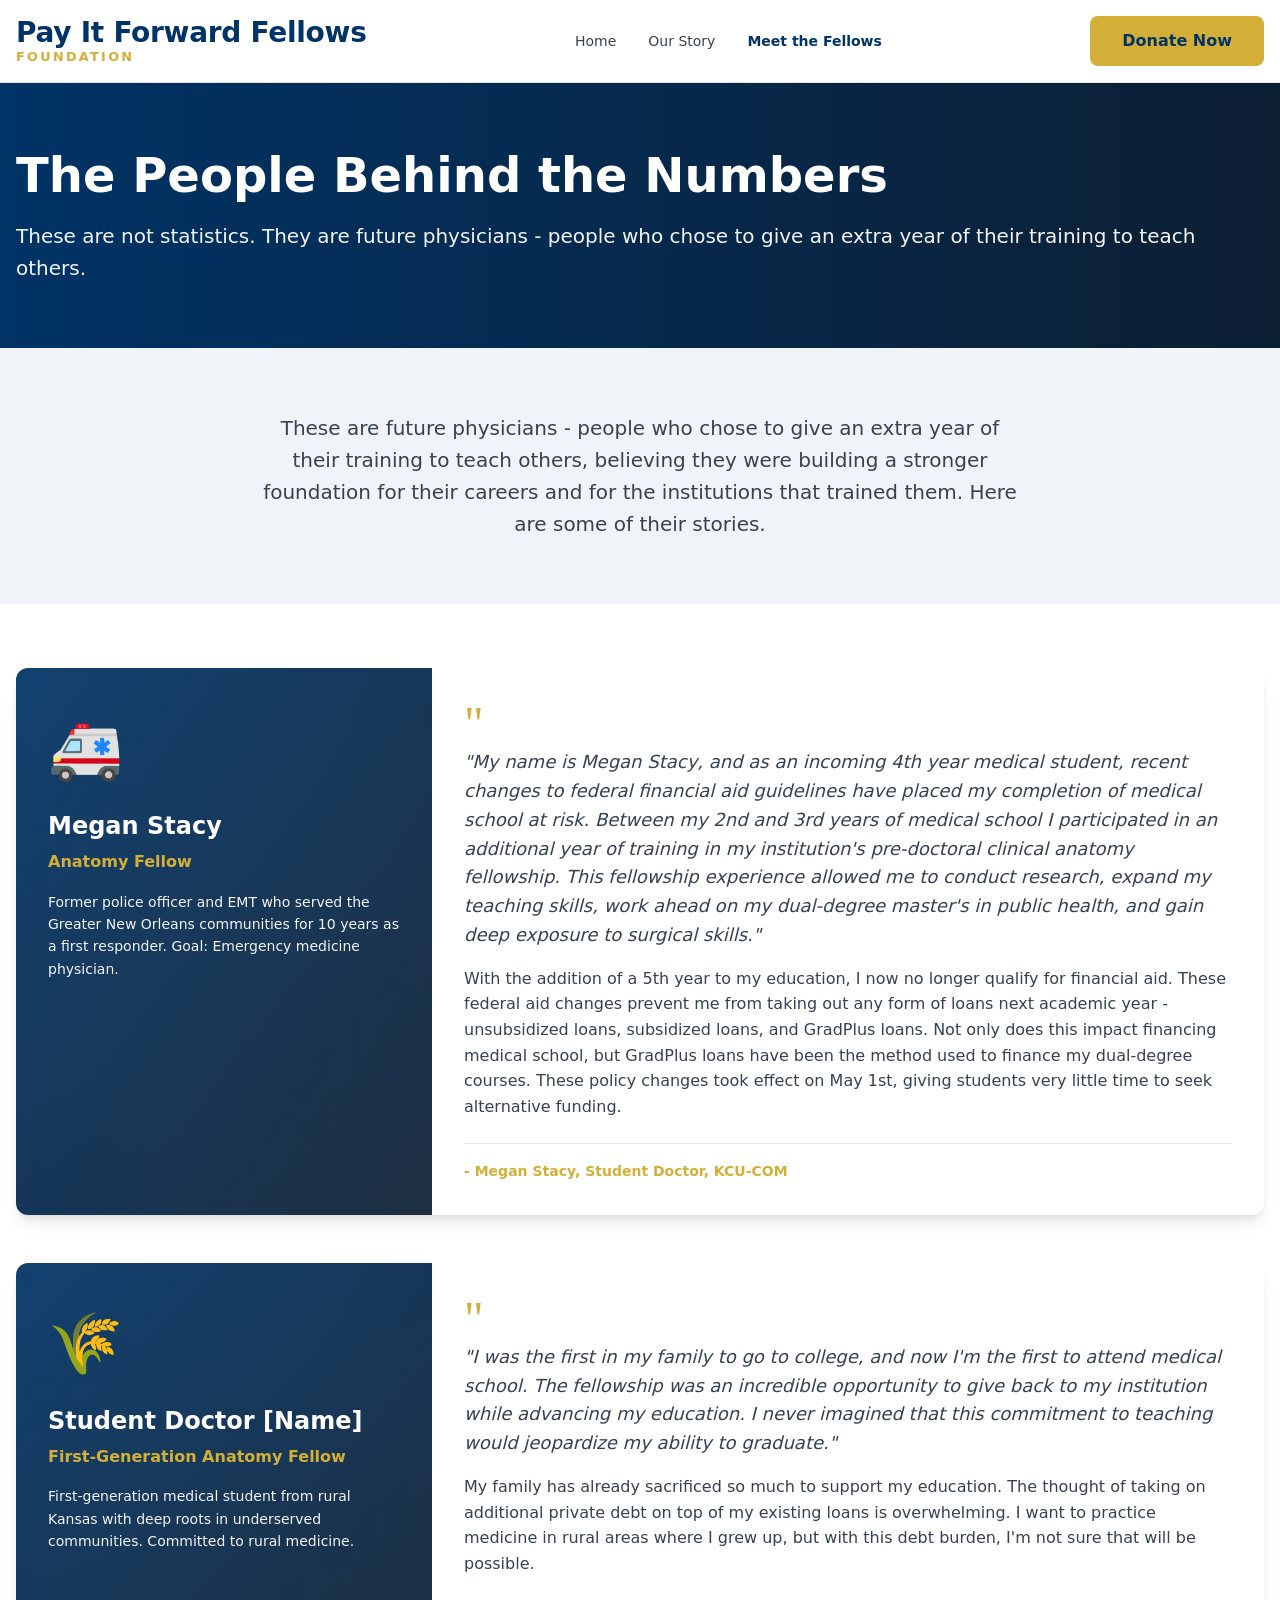
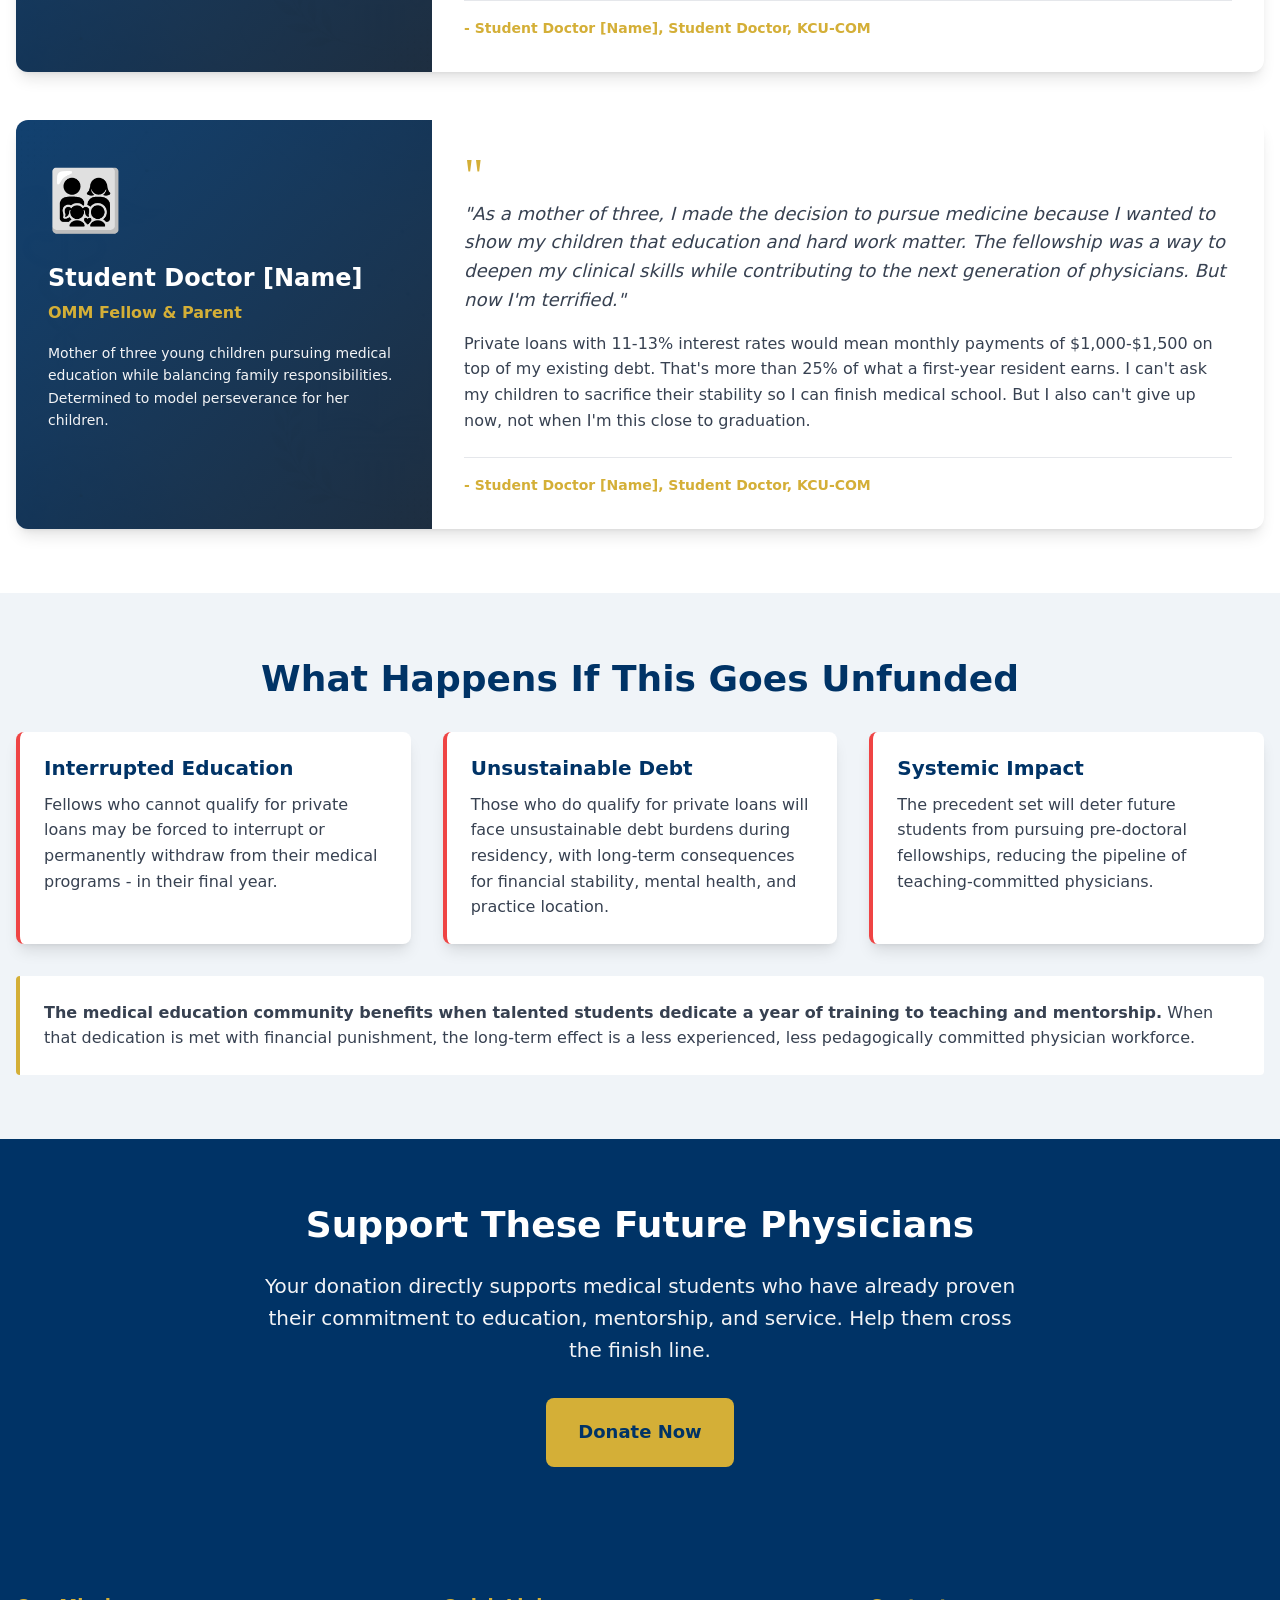
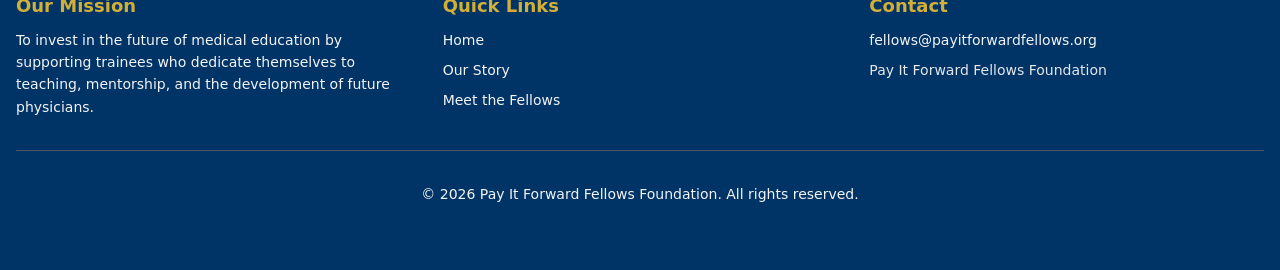
==== meet-fellows.html @ 17644991 "Initial commit: Pay It Forward Fellows static site Hand-written HTML/CSS/JS fundraising site for 15 " ====
<!doctype html>
<html lang="en">
<head>
  <meta charset="utf-8" />
  <meta name="viewport" content="width=device-width, initial-scale=1" />
  <title>Meet the Fellows — Pay It Forward Fellows</title>
  <meta name="description" content="The people behind the numbers. Meet the KCU pre-doctoral fellows whose final year of medical school is at risk." />
  <link rel="stylesheet" href="styles.css" />
</head>
<body>

  <!-- ===== Header ===== -->
  <header class="site-header">
    <div class="container">
      <a href="index.html" class="logo" aria-label="Pay It Forward Fellows Foundation — Home">
        <span class="logo-main">Pay It Forward Fellows</span>
        <span class="logo-sub">Foundation</span>
      </a>

      <nav class="main-nav" aria-label="Main">
        <a href="index.html">Home</a>
        <a href="our-story.html">Our Story</a>
        <a href="meet-fellows.html" aria-current="page">Meet the Fellows</a>
      </nav>

      <div class="header-cta">
        <a href="mailto:fellows@payitforwardfellows.org" class="btn btn-gold">Donate Now</a>
      </div>

      <button class="menu-toggle" aria-label="Toggle menu" aria-expanded="false" data-menu-toggle>☰</button>
    </div>

    <div class="mobile-menu" data-mobile-menu>
      <nav class="container" aria-label="Mobile">
        <a href="index.html">Home</a>
        <a href="our-story.html">Our Story</a>
        <a href="meet-fellows.html" aria-current="page">Meet the Fellows</a>
        <a href="mailto:fellows@payitforwardfellows.org" class="btn btn-gold">Donate Now</a>
      </nav>
    </div>
  </header>

  <main>
    <!-- ===== Page Hero ===== -->
    <section class="bg-navy-grad">
      <div class="container">
        <h1>The People Behind the Numbers</h1>
        <p class="lead" style="color: #f3f4f6;">
          These are not statistics. They are future physicians - people who chose to give an extra year of
          their training to teach others.
        </p>
      </div>
    </section>

    <!-- ===== Introduction ===== -->
    <section class="bg-soft">
      <div class="container">
        <div class="narrow text-center">
          <p class="lead">
            These are future physicians - people who chose to give an extra year of their training to teach
            others, believing they were building a stronger foundation for their careers and for the
            institutions that trained them. Here are some of their stories.
          </p>
        </div>
      </div>
    </section>

    <!-- ===== Testimonials ===== -->
    <section>
      <div class="container">
        <div class="fellows">

          <article class="card fellow-card">
            <div class="fellow-profile">
              <div>
                <div class="fellow-icon">🚑</div>
                <h3>Megan Stacy</h3>
                <p class="fellow-title">Anatomy Fellow</p>
                <p class="fellow-bio">Former police officer and EMT who served the Greater New Orleans communities for 10 years as a first responder. Goal: Emergency medicine physician.</p>
              </div>
            </div>
            <div class="fellow-story">
              <div class="quote-mark" aria-hidden="true">"</div>
              <p class="fellow-quote">"My name is Megan Stacy, and as an incoming 4th year medical student, recent changes to federal financial aid guidelines have placed my completion of medical school at risk. Between my 2nd and 3rd years of medical school I participated in an additional year of training in my institution's pre-doctoral clinical anatomy fellowship. This fellowship experience allowed me to conduct research, expand my teaching skills, work ahead on my dual-degree master's in public health, and gain deep exposure to surgical skills."</p>
              <p class="fellow-quote2">With the addition of a 5th year to my education, I now no longer qualify for financial aid. These federal aid changes prevent me from taking out any form of loans next academic year - unsubsidized loans, subsidized loans, and GradPlus loans. Not only does this impact financing medical school, but GradPlus loans have been the method used to finance my dual-degree courses. These policy changes took effect on May 1st, giving students very little time to seek alternative funding.</p>
              <p class="fellow-sig">- Megan Stacy, Student Doctor, KCU-COM</p>
            </div>
          </article>

          <article class="card fellow-card">
            <div class="fellow-profile">
              <div>
                <div class="fellow-icon">🌾</div>
                <h3>Student Doctor [Name]</h3>
                <p class="fellow-title">First-Generation Anatomy Fellow</p>
                <p class="fellow-bio">First-generation medical student from rural Kansas with deep roots in underserved communities. Committed to rural medicine.</p>
              </div>
            </div>
            <div class="fellow-story">
              <div class="quote-mark" aria-hidden="true">"</div>
              <p class="fellow-quote">"I was the first in my family to go to college, and now I'm the first to attend medical school. The fellowship was an incredible opportunity to give back to my institution while advancing my education. I never imagined that this commitment to teaching would jeopardize my ability to graduate."</p>
              <p class="fellow-quote2">My family has already sacrificed so much to support my education. The thought of taking on additional private debt on top of my existing loans is overwhelming. I want to practice medicine in rural areas where I grew up, but with this debt burden, I'm not sure that will be possible.</p>
              <p class="fellow-sig">- Student Doctor [Name], Student Doctor, KCU-COM</p>
            </div>
          </article>

          <article class="card fellow-card">
            <div class="fellow-profile">
              <div>
                <div class="fellow-icon">👨‍👩‍👧‍👦</div>
                <h3>Student Doctor [Name]</h3>
                <p class="fellow-title">OMM Fellow &amp; Parent</p>
                <p class="fellow-bio">Mother of three young children pursuing medical education while balancing family responsibilities. Determined to model perseverance for her children.</p>
              </div>
            </div>
            <div class="fellow-story">
              <div class="quote-mark" aria-hidden="true">"</div>
              <p class="fellow-quote">"As a mother of three, I made the decision to pursue medicine because I wanted to show my children that education and hard work matter. The fellowship was a way to deepen my clinical skills while contributing to the next generation of physicians. But now I'm terrified."</p>
              <p class="fellow-quote2">Private loans with 11-13% interest rates would mean monthly payments of $1,000-$1,500 on top of my existing debt. That's more than 25% of what a first-year resident earns. I can't ask my children to sacrifice their stability so I can finish medical school. But I also can't give up now, not when I'm this close to graduation.</p>
              <p class="fellow-sig">- Student Doctor [Name], Student Doctor, KCU-COM</p>
            </div>
          </article>

        </div>
      </div>
    </section>

    <!-- ===== Impact ===== -->
    <section class="bg-soft">
      <div class="container">
        <h2 class="text-center" style="margin-bottom: 2rem;">What Happens If This Goes Unfunded</h2>

        <div class="card-grid card-grid-3">
          <article class="card card-accent red">
            <h3>Interrupted Education</h3>
            <p>Fellows who cannot qualify for private loans may be forced to interrupt or permanently withdraw from their medical programs - in their final year.</p>
          </article>
          <article class="card card-accent red">
            <h3>Unsustainable Debt</h3>
            <p>Those who do qualify for private loans will face unsustainable debt burdens during residency, with long-term consequences for financial stability, mental health, and practice location.</p>
          </article>
          <article class="card card-accent red">
            <h3>Systemic Impact</h3>
            <p>The precedent set will deter future students from pursuing pre-doctoral fellowships, reducing the pipeline of teaching-committed physicians.</p>
          </article>
        </div>

        <div class="callout-gold-bar">
          <p><strong>The medical education community benefits when talented students dedicate a year of training to teaching and mentorship.</strong> When that dedication is met with financial punishment, the long-term effect is a less experienced, less pedagogically committed physician workforce.</p>
        </div>
      </div>
    </section>

    <!-- ===== CTA ===== -->
    <section class="bg-navy">
      <div class="container text-center">
        <h2>Support These Future Physicians</h2>
        <p class="lead narrow" style="color: #f3f4f6; margin-bottom: 2rem;">
          Your donation directly supports medical students who have already proven their commitment to
          education, mentorship, and service. Help them cross the finish line.
        </p>
        <a href="mailto:fellows@payitforwardfellows.org" class="btn btn-gold btn-lg">Donate Now</a>
      </div>
    </section>
  </main>

  <!-- ===== Footer ===== -->
  <footer class="site-footer">
    <div class="container">
      <div class="footer-grid">
        <div>
          <h3>Our Mission</h3>
          <p>To invest in the future of medical education by supporting trainees who dedicate themselves to teaching, mentorship, and the development of future physicians.</p>
        </div>
        <div>
          <h3>Quick Links</h3>
          <ul>
            <li><a href="index.html">Home</a></li>
            <li><a href="our-story.html">Our Story</a></li>
            <li><a href="meet-fellows.html">Meet the Fellows</a></li>
          </ul>
        </div>
        <div>
          <h3>Contact</h3>
          <p><a href="mailto:fellows@payitforwardfellows.org">fellows@payitforwardfellows.org</a></p>
          <p style="margin-top: 0.5rem; color: #e5e7eb;">Pay It Forward Fellows Foundation</p>
        </div>
      </div>
      <div class="footer-bottom">
        <p>© <span data-year>2026</span> Pay It Forward Fellows Foundation. All rights reserved.</p>
      </div>
    </div>
  </footer>

  <script src="main.js"></script>
</body>
</html>
---- styles.css ----
/* ==========================================================================
   Pay It Forward Fellows — styles.css
   Design system: navy #003366 / gold #D4AF37, system font stack
   ========================================================================== */

:root {
  --navy: #003366;
  --navy-dark: #0d1f33;
  --navy-mid: #1a5c99;
  --gold: #d4af37;
  --gold-dark: #c9a032;
  --bg-soft: #f0f4f8;
  --bg-softer: #f8f9fa;
  --text-body: #374151;   /* gray-700 */
  --text-muted: #4b5563;  /* gray-600 */
  --border: #e5e7eb;
  --red: #ef4444;
  --ease-out: cubic-bezier(0.23, 1, 0.32, 1);
}

* { box-sizing: border-box; margin: 0; padding: 0; }

html { scroll-behavior: smooth; }

body {
  font-family: ui-sans-serif, system-ui, -apple-system, "Segoe UI", Roboto, Arial, sans-serif;
  color: var(--text-body);
  background: #fff;
  line-height: 1.6;
  min-height: 100vh;
  display: flex;
  flex-direction: column;
}

img { max-width: 100%; display: block; }

a { color: inherit; text-decoration: none; }

main { flex: 1; }

/* ---------- Layout ---------- */
.container {
  width: 100%;
  max-width: 80rem; /* 7xl */
  margin-inline: auto;
  padding-inline: 1rem;
}

section { padding-block: 3rem; }
@media (min-width: 768px) { section { padding-block: 4rem; } }

.bg-soft   { background: var(--bg-soft); }
.bg-softer { background: var(--bg-softer); }
.bg-navy   { background: var(--navy); color: #fff; }
.bg-navy-grad {
  background: linear-gradient(to right, var(--navy), var(--navy-dark));
  color: #fff;
}

/* ---------- Typography ---------- */
h1, h2, h3 { color: var(--navy); line-height: 1.2; }
.bg-navy h1, .bg-navy h2, .bg-navy-grad h1, .bg-navy-grad h2 { color: #fff; }

h1 { font-size: 2.25rem; font-weight: 700; margin-bottom: 1rem; }
h2 { font-size: 1.875rem; font-weight: 700; margin-bottom: 1.5rem; }
h3 { font-size: 1.25rem; font-weight: 700; margin-bottom: 0.75rem; }

@media (min-width: 768px) {
  h1 { font-size: 3rem; }
  h2 { font-size: 2.25rem; }
}
@media (min-width: 1024px) {
  .hero h1 { font-size: 3.75rem; }
}

.lead { font-size: 1.125rem; }
@media (min-width: 768px) { .lead { font-size: 1.25rem; } }

.text-gold   { color: var(--gold); }
.text-center { text-align: center; }
.muted       { color: var(--text-muted); }
.narrow      { max-width: 48rem; margin-inline: auto; }

/* ---------- Buttons ---------- */
.btn {
  display: inline-flex;
  align-items: center;
  gap: 0.5rem;
  font: inherit;
  font-weight: 600;
  border: 0;
  border-radius: 0.5rem;
  padding: 0.75rem 2rem;
  cursor: pointer;
  transition: background-color 160ms var(--ease-out), color 160ms var(--ease-out),
              transform 160ms var(--ease-out);
}
.btn:active { transform: scale(0.97); }

.btn-gold { background: var(--gold); color: var(--navy); }
.btn-gold:hover { background: var(--gold-dark); }

.btn-outline {
  background: transparent;
  color: var(--navy);
  border: 1px solid var(--navy);
}
.btn-outline:hover { background: var(--navy); color: #fff; }

.btn-lg { padding: 1.25rem 2rem; font-size: 1.125rem; }

/* ---------- Header ---------- */
.site-header {
  position: sticky;
  top: 0;
  z-index: 50;
  background: #fff;
  border-bottom: 1px solid var(--border);
  box-shadow: 0 1px 2px rgb(0 0 0 / 0.05);
}
.site-header .container {
  display: flex;
  align-items: center;
  justify-content: space-between;
  padding-block: 1rem;
}

/* Text logo (fallback until real logo PNG is provided).
   To swap in the real logo: replace .logo contents with
   <img src="assets/piff-logo.png" alt="Pay It Forward Fellows Foundation" class="logo-img"> */
.logo { display: flex; flex-direction: column; line-height: 1.15; flex-shrink: 0; }
.logo .logo-main {
  font-size: 1.5rem;
  font-weight: 800;
  color: var(--navy);
  letter-spacing: -0.01em;
}
.logo .logo-sub {
  font-size: 0.8rem;
  font-weight: 700;
  color: var(--gold);
  text-transform: uppercase;
  letter-spacing: 0.18em;
}
.logo-img { height: 6rem; width: auto; } /* h-24; md bump below */
@media (min-width: 768px) {
  .logo .logo-main { font-size: 1.75rem; }
  .logo-img { height: 7rem; } /* h-28 */
}

.main-nav { display: none; align-items: center; gap: 2rem; }
.main-nav a {
  font-size: 0.875rem;
  font-weight: 500;
  transition: color 160ms var(--ease-out);
}
.main-nav a:hover, .main-nav a[aria-current="page"] { color: var(--navy); }
.main-nav a[aria-current="page"] { font-weight: 700; }

.header-cta { display: none; }

.menu-toggle {
  display: inline-flex;
  background: none;
  border: 0;
  padding: 0.5rem;
  border-radius: 0.5rem;
  cursor: pointer;
  color: var(--navy);
}
.menu-toggle:hover { background: var(--bg-soft); }

@media (min-width: 768px) {
  .main-nav, .header-cta { display: inline-flex; }
  .menu-toggle { display: none; }
}

/* Mobile menu */
.mobile-menu {
  display: none;
  border-top: 1px solid var(--border);
  background: var(--bg-softer);
}
.mobile-menu.open { display: block; }
.mobile-menu nav {
  display: flex;
  flex-direction: column;
  gap: 1rem;
  padding-block: 1rem;
}
.mobile-menu a { font-size: 0.875rem; font-weight: 500; padding-block: 0.5rem; }
.mobile-menu .btn { justify-content: center; width: 100%; }

/* ---------- Hero (Home) ---------- */
.hero { position: relative; overflow: hidden; padding-block: 4rem; }
@media (min-width: 768px) { .hero { padding-block: 6rem; } }

.hero-bg {
  position: absolute;
  inset: 0;
  background: url("assets/hero-medical-education.webp") center / cover no-repeat;
  opacity: 0.4;
}
.hero-overlay {
  position: absolute;
  inset: 0;
  background: linear-gradient(to right, #fff, rgb(255 255 255 / 0.8), transparent);
}
.hero .container { position: relative; z-index: 10; }
.hero-content { max-width: 48rem; }
.hero p.lead { margin-bottom: 2rem; }

/* Stats row */
.stats {
  display: grid;
  grid-template-columns: repeat(3, 1fr);
  gap: 1rem;
  margin-bottom: 2rem;
}
.stat {
  background: rgb(255 255 255 / 0.8);
  backdrop-filter: blur(4px);
  border: 1px solid rgb(212 175 55 / 0.3);
  border-radius: 0.5rem;
  padding: 1rem;
}
.stat-value { font-size: 1.875rem; font-weight: 700; color: var(--navy); }
.stat-value.gold { color: var(--gold); }
.stat-label { font-size: 0.875rem; color: var(--text-muted); }
@media (min-width: 768px) { .stat-value { font-size: 2.25rem; } }

.hero-actions { display: flex; flex-direction: column; gap: 1rem; }
@media (min-width: 640px) { .hero-actions { flex-direction: row; } }

/* ---------- Cards ---------- */
.card {
  background: #fff;
  border-radius: 0.75rem;
  box-shadow: 0 10px 15px -3px rgb(0 0 0 / 0.1), 0 4px 6px -4px rgb(0 0 0 / 0.1);
  overflow: hidden;
  transition: box-shadow 300ms var(--ease-out);
}
.card:hover {
  box-shadow: 0 20px 25px -5px rgb(0 0 0 / 0.1), 0 8px 10px -6px rgb(0 0 0 / 0.1);
}

.card-grid {
  display: grid;
  grid-template-columns: 1fr;
  gap: 2rem;
}
@media (min-width: 768px) {
  .card-grid-3 { grid-template-columns: repeat(3, 1fr); }
  .card-grid-2 { grid-template-columns: repeat(2, 1fr); }
}

/* Teaser cards (Home) */
.teaser-banner {
  height: 8rem;
  display: flex;
  align-items: center;
  justify-content: center;
  font-size: 3.75rem;
}
.teaser-banner span { opacity: 0.25; }
.teaser-navy { background: linear-gradient(to bottom right, var(--navy), var(--navy-dark)); }
.teaser-gold { background: linear-gradient(to bottom right, var(--gold), var(--gold-dark)); }
.teaser-blue { background: linear-gradient(to bottom right, var(--navy-mid), var(--navy)); }
.teaser-body { padding: 1.5rem; }
.teaser-body p { color: var(--text-muted); margin-bottom: 1rem; }

.link-gold {
  display: inline-flex;
  align-items: center;
  gap: 0.5rem;
  color: var(--gold);
  font-weight: 600;
  transition: color 160ms var(--ease-out);
}
.link-gold:hover { color: var(--navy); }

/* Accent-border cards (Our Story, Meet Fellows) */
.card-accent { padding: 1.5rem; border-left: 4px solid var(--gold); border-radius: 0.5rem; }
.card-accent.red { border-left-color: var(--red); }
.card-accent p + p { margin-top: 0.75rem; }
.note { font-size: 0.875rem; color: var(--text-muted); font-style: italic; }

/* Callout boxes */
.callout {
  background: var(--bg-soft);
  border: 1px solid rgb(212 175 55 / 0.3);
  border-radius: 0.5rem;
  padding: 1.5rem;
}
.callout-warn {
  background: #fff3cd;
  border: 1px solid #ffc107;
  border-radius: 0.5rem;
  padding: 1.5rem;
  color: #1f2937;
}
.callout-gold-bar {
  background: #fff;
  border-left: 4px solid var(--gold);
  border-radius: 0.25rem;
  padding: 1.5rem;
  margin-top: 2rem;
}
.flag {
  background: #fff;
  border-left: 4px solid var(--red);
  border-radius: 0.25rem;
  padding: 1rem;
}
.flag + .flag { margin-top: 1rem; }

/* ---------- Mission quote (Home) ---------- */
.mission-quote { font-size: 1.25rem; font-style: italic; margin-bottom: 1rem; }
@media (min-width: 768px) { .mission-quote { font-size: 1.5rem; } }

/* ---------- Timeline (Our Story) ---------- */
.timeline-photo {
  height: 24rem;
  border-radius: 0.5rem;
  margin-bottom: 3rem;
  background: url("assets/timeline-accent.webp") center / cover no-repeat;
}
.timeline { display: flex; flex-direction: column; }
.timeline-item { display: flex; gap: 1.5rem; }
.timeline-marker { display: flex; flex-direction: column; align-items: center; flex-shrink: 0; }
.timeline-dot {
  width: 3rem;
  height: 3rem;
  border-radius: 9999px;
  background: var(--gold);
  color: var(--navy);
  font-weight: 700;
  display: flex;
  align-items: center;
  justify-content: center;
}
.timeline-line {
  width: 4px;
  flex: 1;
  min-height: 4rem;
  background: rgb(212 175 55 / 0.3);
  margin-top: 0.5rem;
}
.timeline-body { padding-bottom: 2rem; }
.timeline-date { font-size: 0.875rem; font-weight: 600; color: var(--gold); }
.timeline-body h3 { font-size: 1.125rem; margin: 0.25rem 0 0.5rem; }

/* ---------- Testimonials (Meet Fellows) ---------- */
.fellows { display: flex; flex-direction: column; gap: 3rem; }

.fellow-card { display: grid; grid-template-columns: 1fr; }
@media (min-width: 768px) { .fellow-card { grid-template-columns: 1fr 2fr; } }

/* Dark gradient layered OVER the photo so white text stays readable */
.fellow-profile {
  color: #fff;
  padding: 2rem;
  display: flex;
  flex-direction: column;
  justify-content: space-between;
  background:
    linear-gradient(to bottom right, rgb(0 51 102 / 0.93), rgb(13 31 51 / 0.93)),
    url("assets/testimonial-background.webp") center / cover no-repeat;
}
.fellow-icon { font-size: 3.75rem; margin-bottom: 1rem; }
.fellow-profile h3 { color: #fff; font-size: 1.5rem; margin-bottom: 0.5rem; }
.fellow-title { color: var(--gold); font-weight: 600; margin-bottom: 1rem; }
.fellow-bio { font-size: 0.875rem; color: #f3f4f6; }

.fellow-story { padding: 2rem; display: flex; flex-direction: column; justify-content: center; }
.quote-mark { font-size: 3rem; line-height: 1; color: var(--gold); font-family: Georgia, serif; }
.fellow-quote { font-size: 1.125rem; font-style: italic; margin-bottom: 1rem; }
.fellow-quote2 { margin-bottom: 1.5rem; }
.fellow-sig {
  padding-top: 1rem;
  border-top: 1px solid var(--border);
  font-size: 0.875rem;
  font-weight: 600;
  color: var(--gold);
}

/* ---------- Footer ---------- */
.site-footer { background: var(--navy); color: #fff; padding-block: 3rem; }
@media (min-width: 768px) { .site-footer { padding-block: 4rem; } }

.footer-grid {
  display: grid;
  grid-template-columns: 1fr;
  gap: 2rem;
  margin-bottom: 2rem;
}
@media (min-width: 768px) { .footer-grid { grid-template-columns: repeat(3, 1fr); } }

.site-footer h3 { color: var(--gold); font-size: 1.125rem; }
.site-footer p, .site-footer li { font-size: 0.875rem; color: #f3f4f6; }
.site-footer ul { list-style: none; display: flex; flex-direction: column; gap: 0.5rem; }
.site-footer a { transition: color 160ms var(--ease-out); }
.site-footer a:hover { color: var(--gold); }

.footer-bottom {
  border-top: 1px solid #4b5563;
  padding-top: 2rem;
  text-align: center;
  font-size: 0.875rem;
  color: #d1d5db;
}
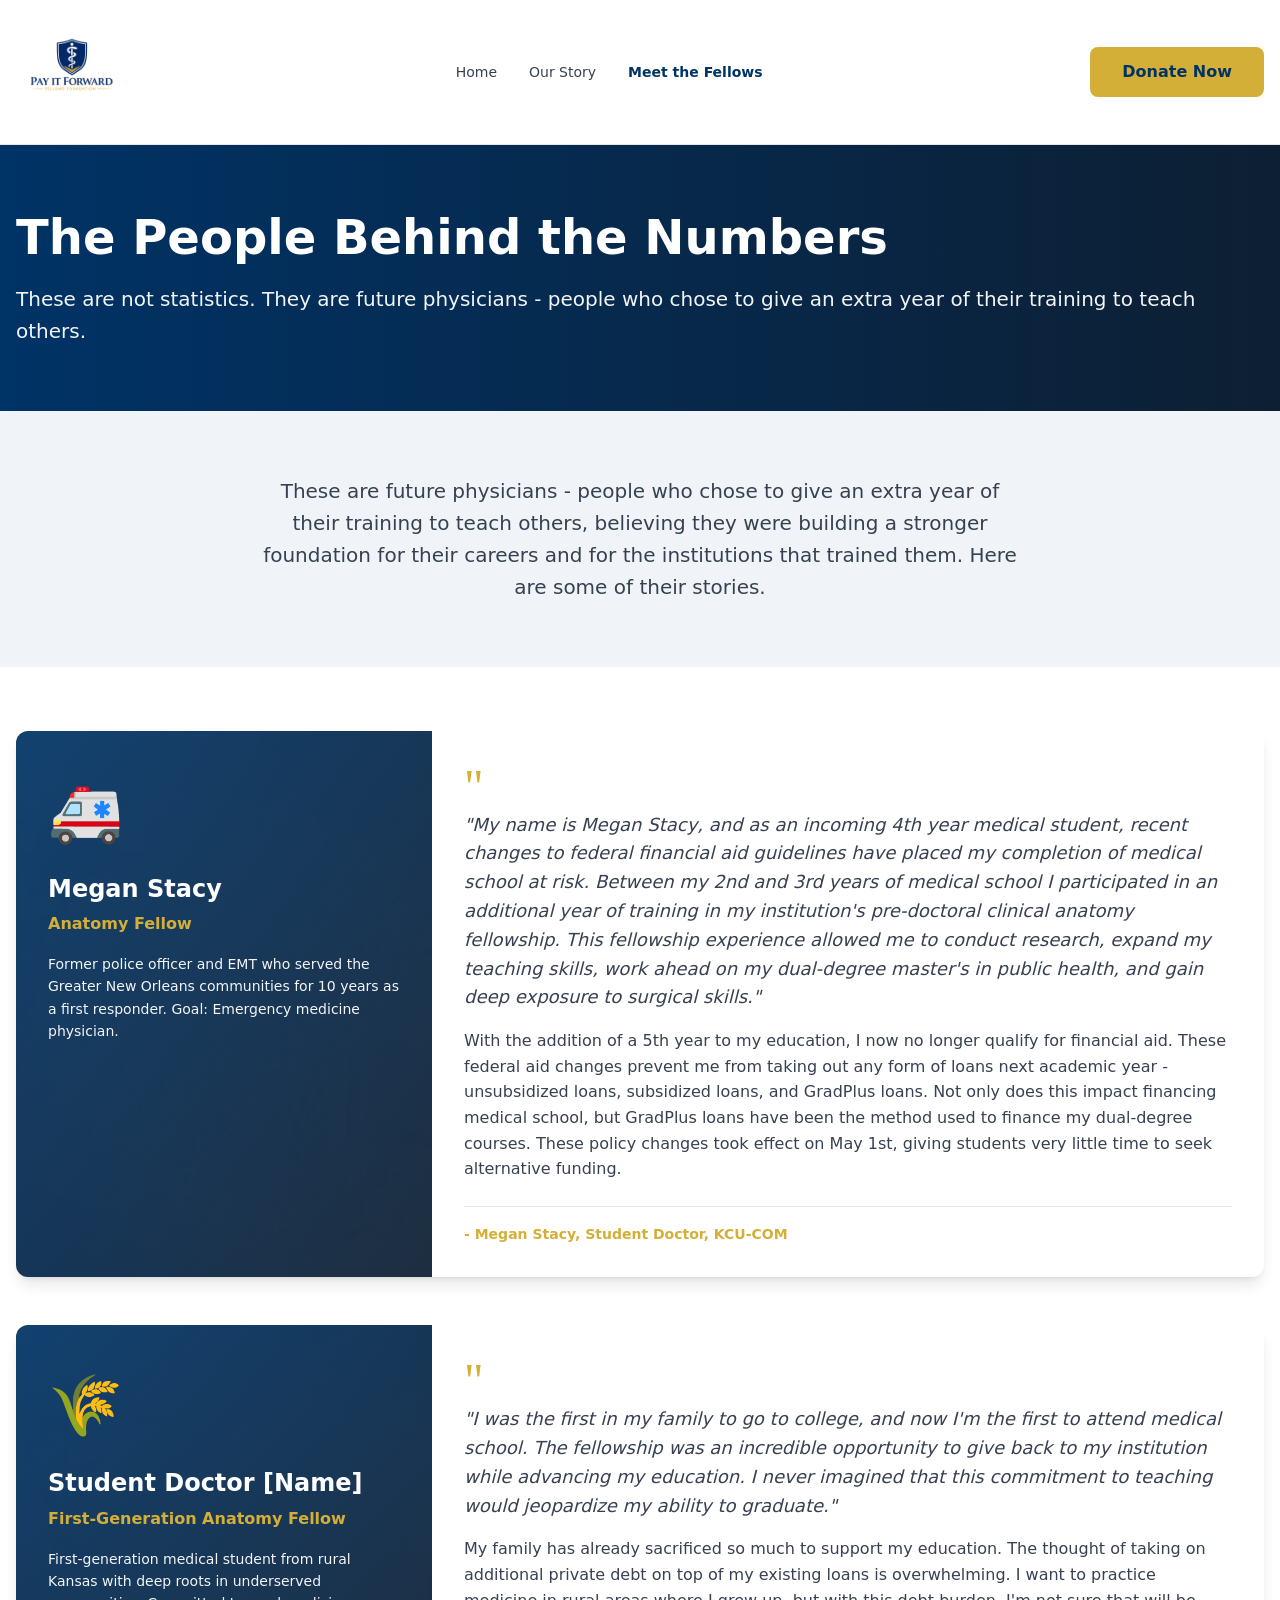
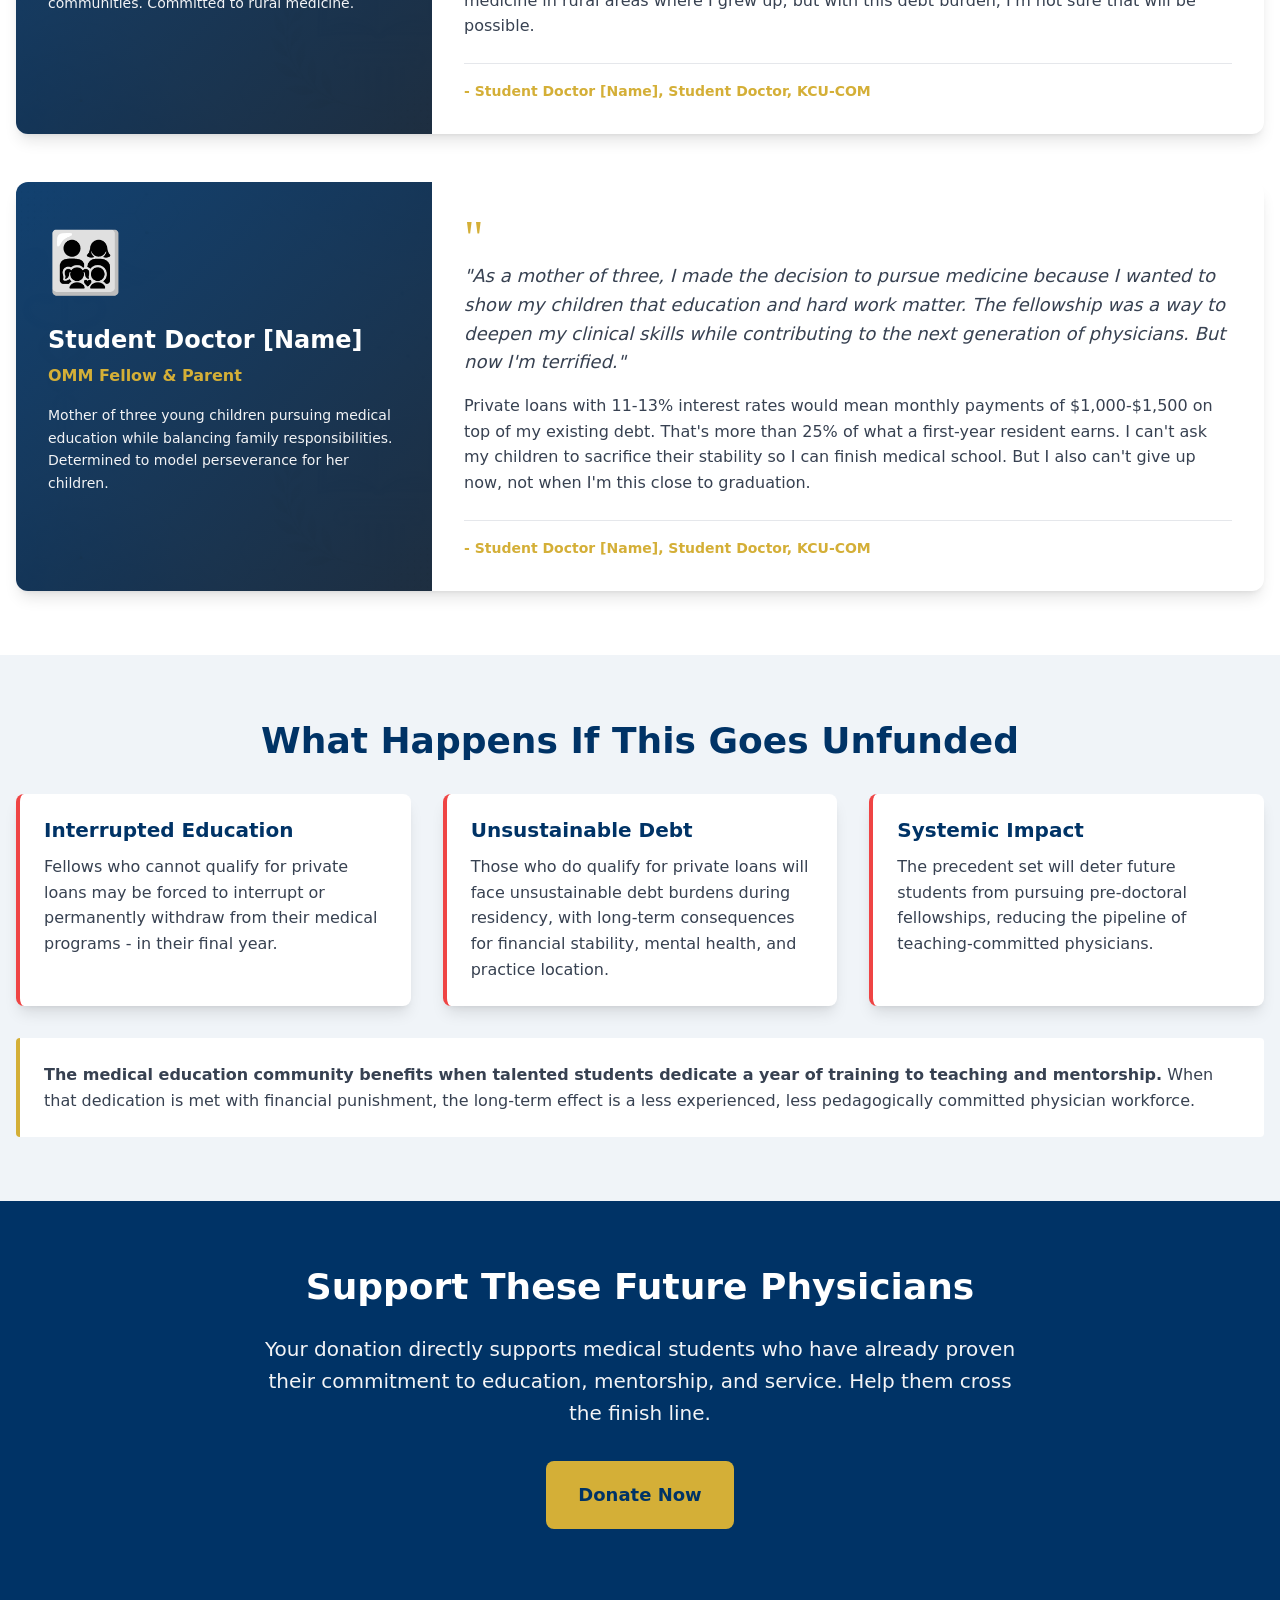
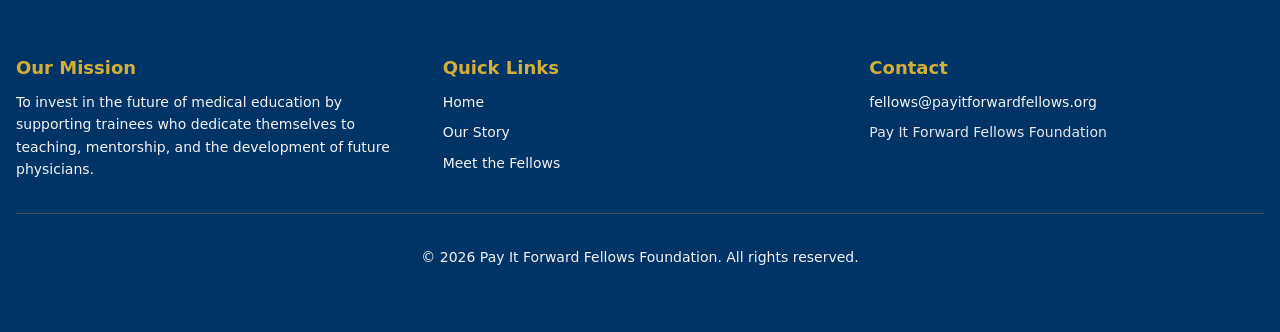
==== commit eeac1710: "Add official shield logo to header on all pages Replaces the text-logo fallback with assets/piff-log" ====
--- a/meet-fellows.html
+++ b/meet-fellows.html
@@ -13,8 +13,7 @@
   <header class="site-header">
     <div class="container">
       <a href="index.html" class="logo" aria-label="Pay It Forward Fellows Foundation — Home">
-        <span class="logo-main">Pay It Forward Fellows</span>
-        <span class="logo-sub">Foundation</span>
+        <img src="assets/piff-logo.png" alt="Pay It Forward Fellows Foundation" class="logo-img" />
       </a>
 
       <nav class="main-nav" aria-label="Main">
--- a/styles.css
+++ b/styles.css
@@ -125,9 +125,7 @@
   padding-block: 1rem;
 }
 
-/* Text logo (fallback until real logo PNG is provided).
-   To swap in the real logo: replace .logo contents with
-   <img src="assets/piff-logo.png" alt="Pay It Forward Fellows Foundation" class="logo-img"> */
+/* Logo image (assets/piff-logo.png). .logo-main/.logo-sub kept as text fallback styles. */
 .logo { display: flex; flex-direction: column; line-height: 1.15; flex-shrink: 0; }
 .logo .logo-main {
   font-size: 1.5rem;
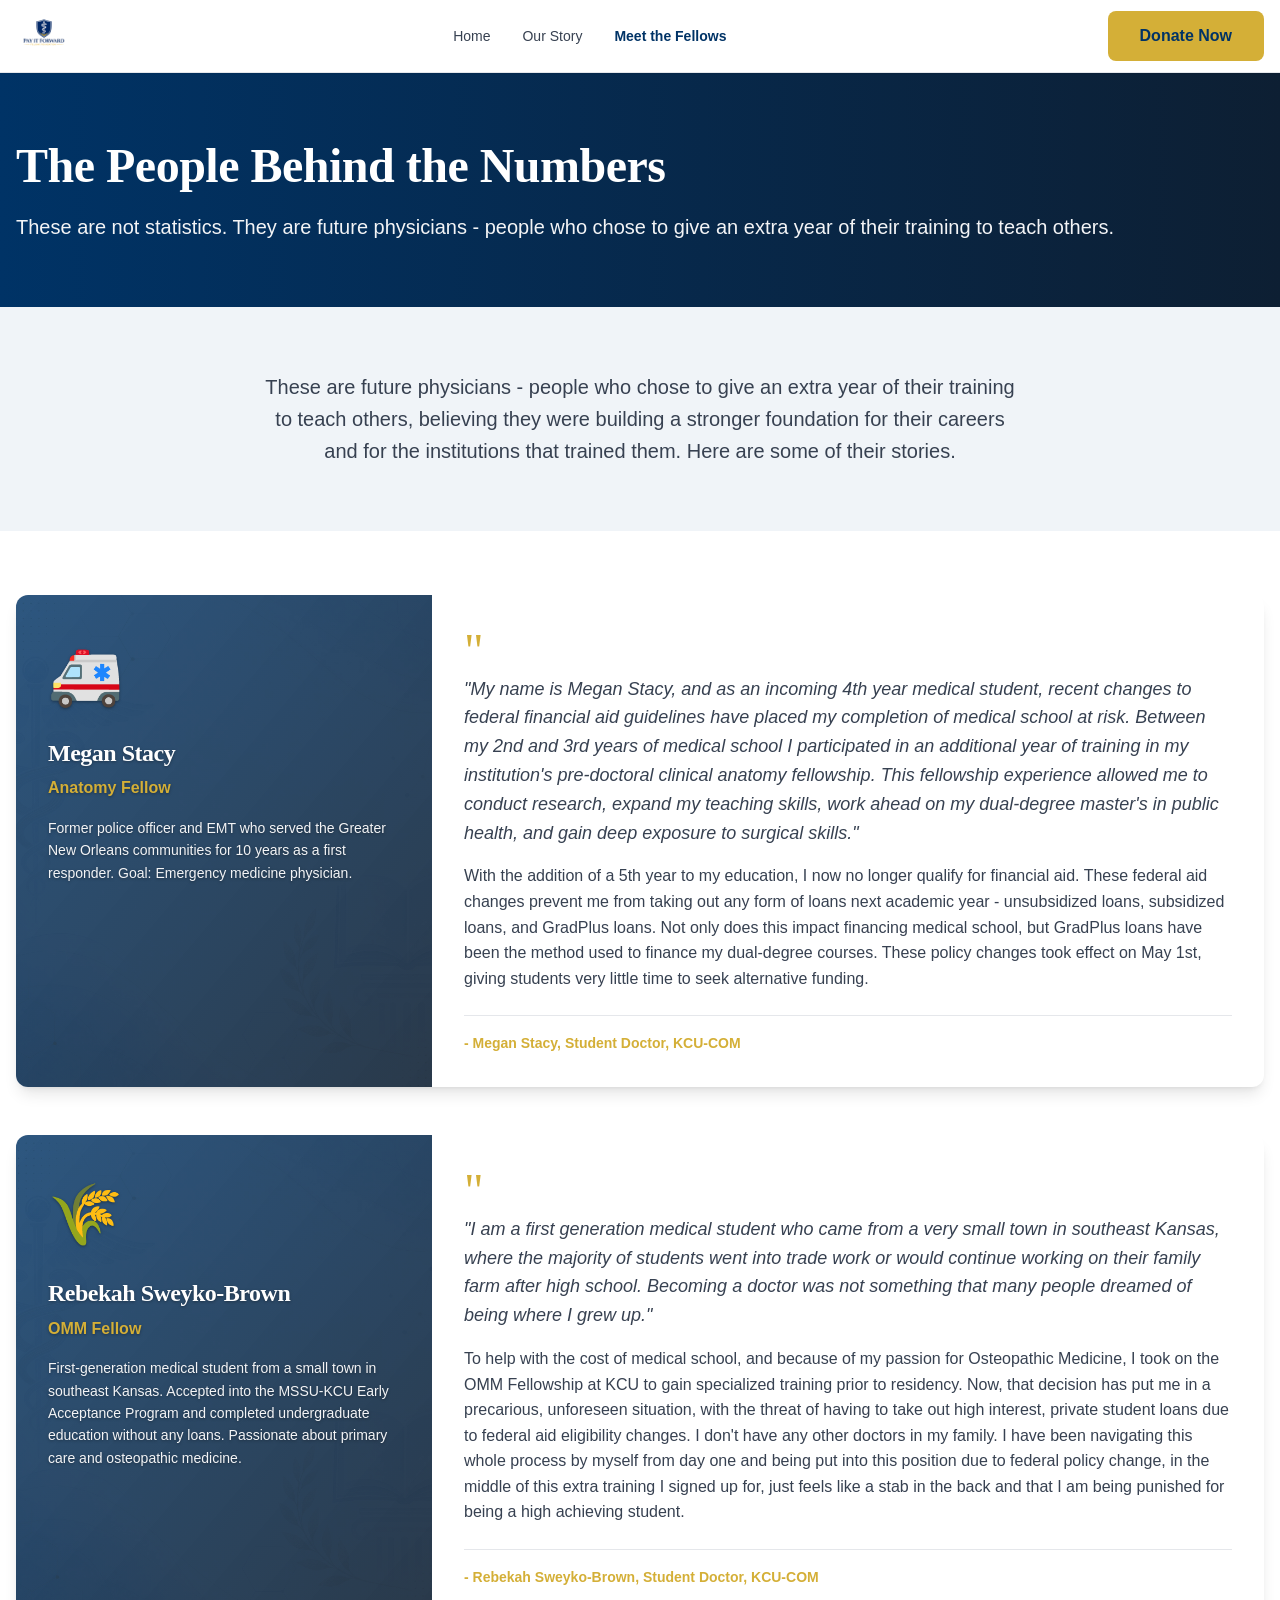
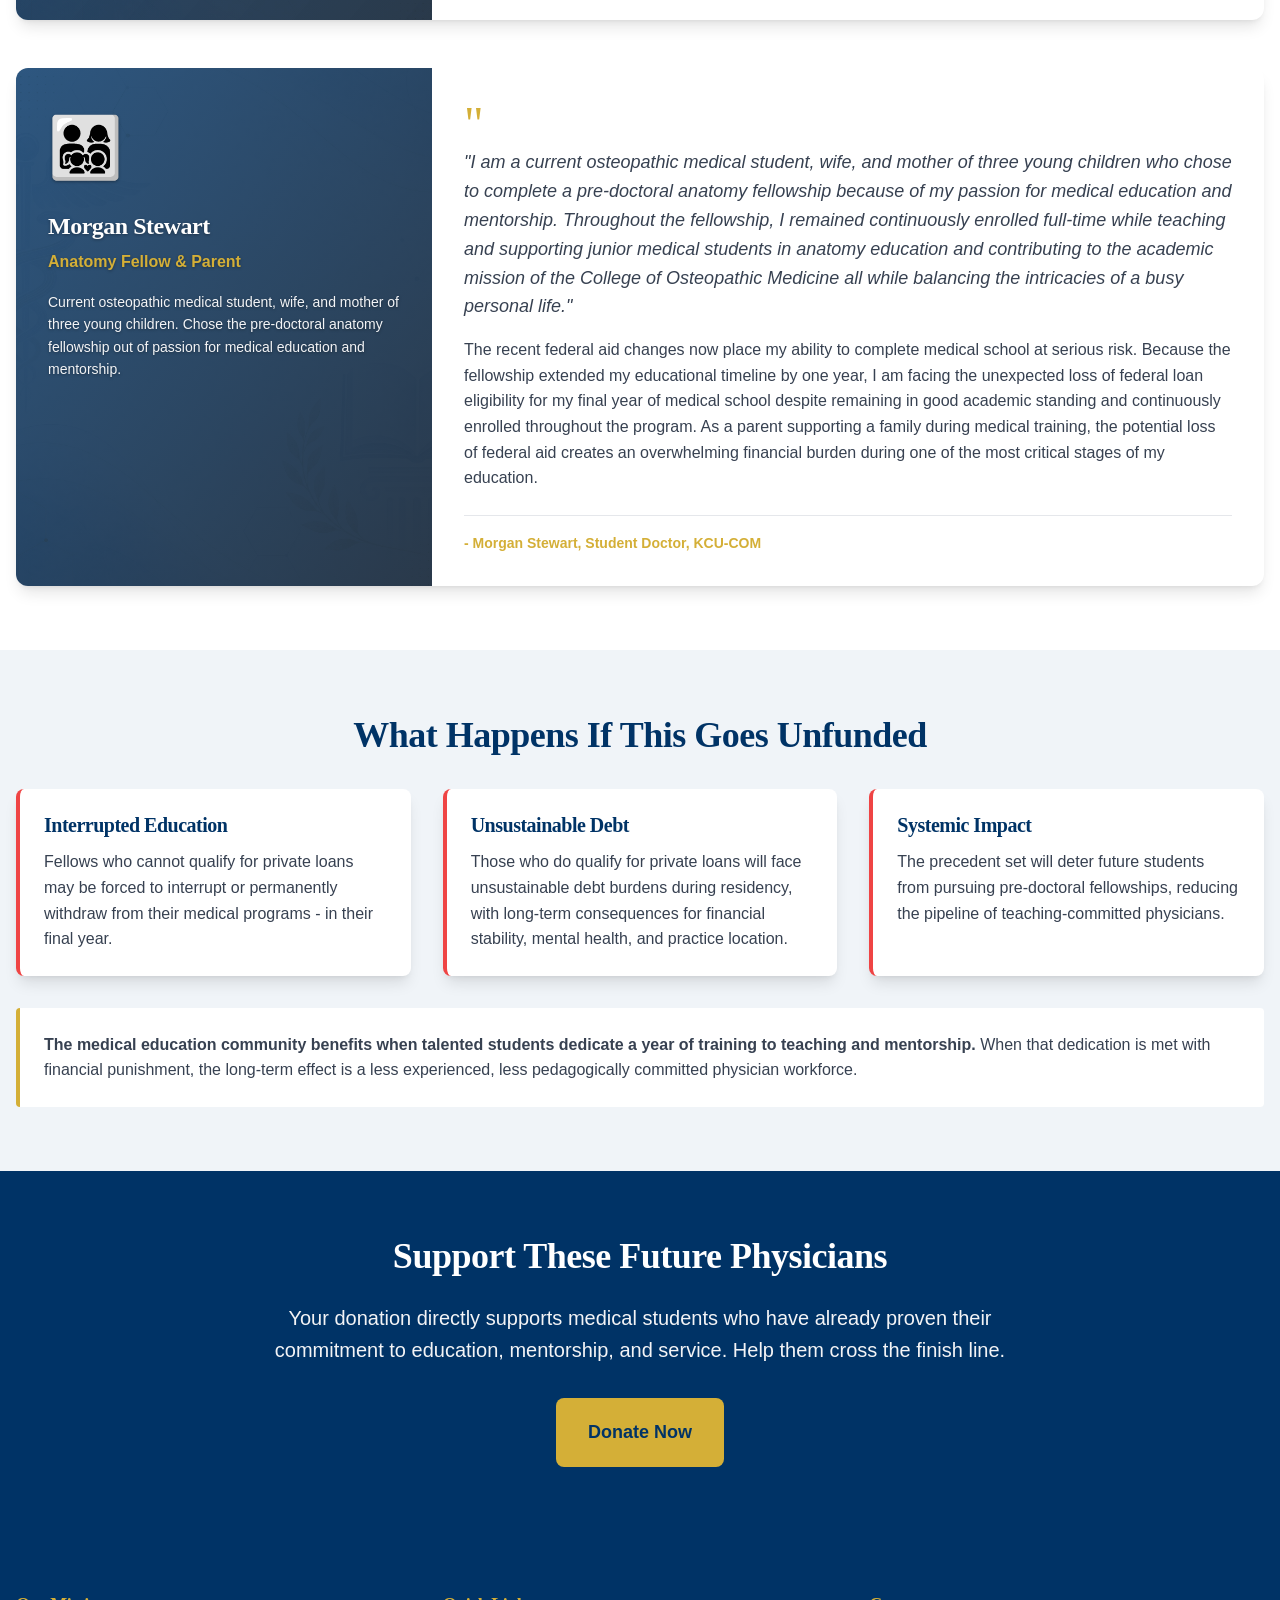
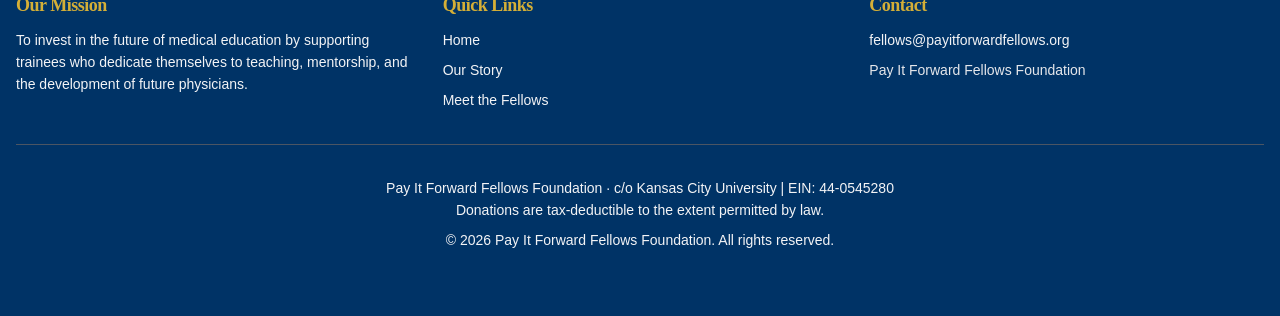
==== commit 4b414554: "Match React project design + real fellow stories from content doc - Typography: Georgia serif headin" ====
--- a/meet-fellows.html
+++ b/meet-fellows.html
@@ -90,16 +90,16 @@
             <div class="fellow-profile">
               <div>
                 <div class="fellow-icon">🌾</div>
-                <h3>Student Doctor [Name]</h3>
-                <p class="fellow-title">First-Generation Anatomy Fellow</p>
-                <p class="fellow-bio">First-generation medical student from rural Kansas with deep roots in underserved communities. Committed to rural medicine.</p>
+                <h3>Rebekah Sweyko-Brown</h3>
+                <p class="fellow-title">OMM Fellow</p>
+                <p class="fellow-bio">First-generation medical student from a small town in southeast Kansas. Accepted into the MSSU-KCU Early Acceptance Program and completed undergraduate education without any loans. Passionate about primary care and osteopathic medicine.</p>
               </div>
             </div>
             <div class="fellow-story">
               <div class="quote-mark" aria-hidden="true">"</div>
-              <p class="fellow-quote">"I was the first in my family to go to college, and now I'm the first to attend medical school. The fellowship was an incredible opportunity to give back to my institution while advancing my education. I never imagined that this commitment to teaching would jeopardize my ability to graduate."</p>
-              <p class="fellow-quote2">My family has already sacrificed so much to support my education. The thought of taking on additional private debt on top of my existing loans is overwhelming. I want to practice medicine in rural areas where I grew up, but with this debt burden, I'm not sure that will be possible.</p>
-              <p class="fellow-sig">- Student Doctor [Name], Student Doctor, KCU-COM</p>
+              <p class="fellow-quote">"I am a first generation medical student who came from a very small town in southeast Kansas, where the majority of students went into trade work or would continue working on their family farm after high school. Becoming a doctor was not something that many people dreamed of being where I grew up."</p>
+              <p class="fellow-quote2">To help with the cost of medical school, and because of my passion for Osteopathic Medicine, I took on the OMM Fellowship at KCU to gain specialized training prior to residency. Now, that decision has put me in a precarious, unforeseen situation, with the threat of having to take out high interest, private student loans due to federal aid eligibility changes. I don't have any other doctors in my family. I have been navigating this whole process by myself from day one and being put into this position due to federal policy change, in the middle of this extra training I signed up for, just feels like a stab in the back and that I am being punished for being a high achieving student.</p>
+              <p class="fellow-sig">- Rebekah Sweyko-Brown, Student Doctor, KCU-COM</p>
             </div>
           </article>
 
@@ -107,16 +107,16 @@
             <div class="fellow-profile">
               <div>
                 <div class="fellow-icon">👨‍👩‍👧‍👦</div>
-                <h3>Student Doctor [Name]</h3>
-                <p class="fellow-title">OMM Fellow &amp; Parent</p>
-                <p class="fellow-bio">Mother of three young children pursuing medical education while balancing family responsibilities. Determined to model perseverance for her children.</p>
+                <h3>Morgan Stewart</h3>
+                <p class="fellow-title">Anatomy Fellow &amp; Parent</p>
+                <p class="fellow-bio">Current osteopathic medical student, wife, and mother of three young children. Chose the pre-doctoral anatomy fellowship out of passion for medical education and mentorship.</p>
               </div>
             </div>
             <div class="fellow-story">
               <div class="quote-mark" aria-hidden="true">"</div>
-              <p class="fellow-quote">"As a mother of three, I made the decision to pursue medicine because I wanted to show my children that education and hard work matter. The fellowship was a way to deepen my clinical skills while contributing to the next generation of physicians. But now I'm terrified."</p>
-              <p class="fellow-quote2">Private loans with 11-13% interest rates would mean monthly payments of $1,000-$1,500 on top of my existing debt. That's more than 25% of what a first-year resident earns. I can't ask my children to sacrifice their stability so I can finish medical school. But I also can't give up now, not when I'm this close to graduation.</p>
-              <p class="fellow-sig">- Student Doctor [Name], Student Doctor, KCU-COM</p>
+              <p class="fellow-quote">"I am a current osteopathic medical student, wife, and mother of three young children who chose to complete a pre-doctoral anatomy fellowship because of my passion for medical education and mentorship. Throughout the fellowship, I remained continuously enrolled full-time while teaching and supporting junior medical students in anatomy education and contributing to the academic mission of the College of Osteopathic Medicine all while balancing the intricacies of a busy personal life."</p>
+              <p class="fellow-quote2">The recent federal aid changes now place my ability to complete medical school at serious risk. Because the fellowship extended my educational timeline by one year, I am facing the unexpected loss of federal loan eligibility for my final year of medical school despite remaining in good academic standing and continuously enrolled throughout the program. As a parent supporting a family during medical training, the potential loss of federal aid creates an overwhelming financial burden during one of the most critical stages of my education.</p>
+              <p class="fellow-sig">- Morgan Stewart, Student Doctor, KCU-COM</p>
             </div>
           </article>
 
@@ -186,7 +186,9 @@
         </div>
       </div>
       <div class="footer-bottom">
-        <p>© <span data-year>2026</span> Pay It Forward Fellows Foundation. All rights reserved.</p>
+        <p>Pay It Forward Fellows Foundation · c/o Kansas City University | EIN: 44-0545280</p>
+        <p>Donations are tax-deductible to the extent permitted by law.</p>
+        <p style="margin-top: 0.5rem;">© <span data-year>2026</span> Pay It Forward Fellows Foundation. All rights reserved.</p>
       </div>
     </div>
   </footer>
--- a/styles.css
+++ b/styles.css
@@ -23,7 +23,8 @@
 html { scroll-behavior: smooth; }
 
 body {
-  font-family: ui-sans-serif, system-ui, -apple-system, "Segoe UI", Roboto, Arial, sans-serif;
+  /* Matches React project base layer (client/src/index.css) */
+  font-family: 'Segoe UI', Tahoma, Geneva, Verdana, sans-serif;
   color: var(--text-body);
   background: #fff;
   line-height: 1.6;
@@ -58,7 +59,12 @@
 }
 
 /* ---------- Typography ---------- */
-h1, h2, h3 { color: var(--navy); line-height: 1.2; }
+h1, h2, h3 {
+  color: var(--navy);
+  line-height: 1.2;
+  font-family: 'Georgia', serif; /* heading font from React project */
+  letter-spacing: -0.5px;
+}
 .bg-navy h1, .bg-navy h2, .bg-navy-grad h1, .bg-navy-grad h2 { color: #fff; }
 
 h1 { font-size: 2.25rem; font-weight: 700; margin-bottom: 1rem; }
@@ -122,7 +128,7 @@
   display: flex;
   align-items: center;
   justify-content: space-between;
-  padding-block: 1rem;
+  padding-block: 0.5rem;
 }
 
 /* Logo image (assets/piff-logo.png). .logo-main/.logo-sub kept as text fallback styles. */
@@ -140,10 +146,10 @@
   text-transform: uppercase;
   letter-spacing: 0.18em;
 }
-.logo-img { height: 6rem; width: auto; } /* h-24; md bump below */
+.logo-img { height: 3rem; width: auto; } /* compact header */
 @media (min-width: 768px) {
   .logo .logo-main { font-size: 1.75rem; }
-  .logo-img { height: 7rem; } /* h-28 */
+  .logo-img { height: 3.5rem; }
 }
 
 .main-nav { display: none; align-items: center; gap: 2rem; }
@@ -354,7 +360,7 @@
 .fellow-card { display: grid; grid-template-columns: 1fr; }
 @media (min-width: 768px) { .fellow-card { grid-template-columns: 1fr 2fr; } }
 
-/* Dark gradient layered OVER the photo so white text stays readable */
+/* Navy gradient blended over the photo — texture visible, white text still readable */
 .fellow-profile {
   color: #fff;
   padding: 2rem;
@@ -362,8 +368,9 @@
   flex-direction: column;
   justify-content: space-between;
   background:
-    linear-gradient(to bottom right, rgb(0 51 102 / 0.93), rgb(13 31 51 / 0.93)),
+    linear-gradient(to bottom right, rgb(0 51 102 / 0.82), rgb(13 31 51 / 0.88)),
     url("assets/testimonial-background.webp") center / cover no-repeat;
+  text-shadow: 0 1px 3px rgb(0 0 0 / 0.35);
 }
 .fellow-icon { font-size: 3.75rem; margin-bottom: 1rem; }
 .fellow-profile h3 { color: #fff; font-size: 1.5rem; margin-bottom: 0.5rem; }
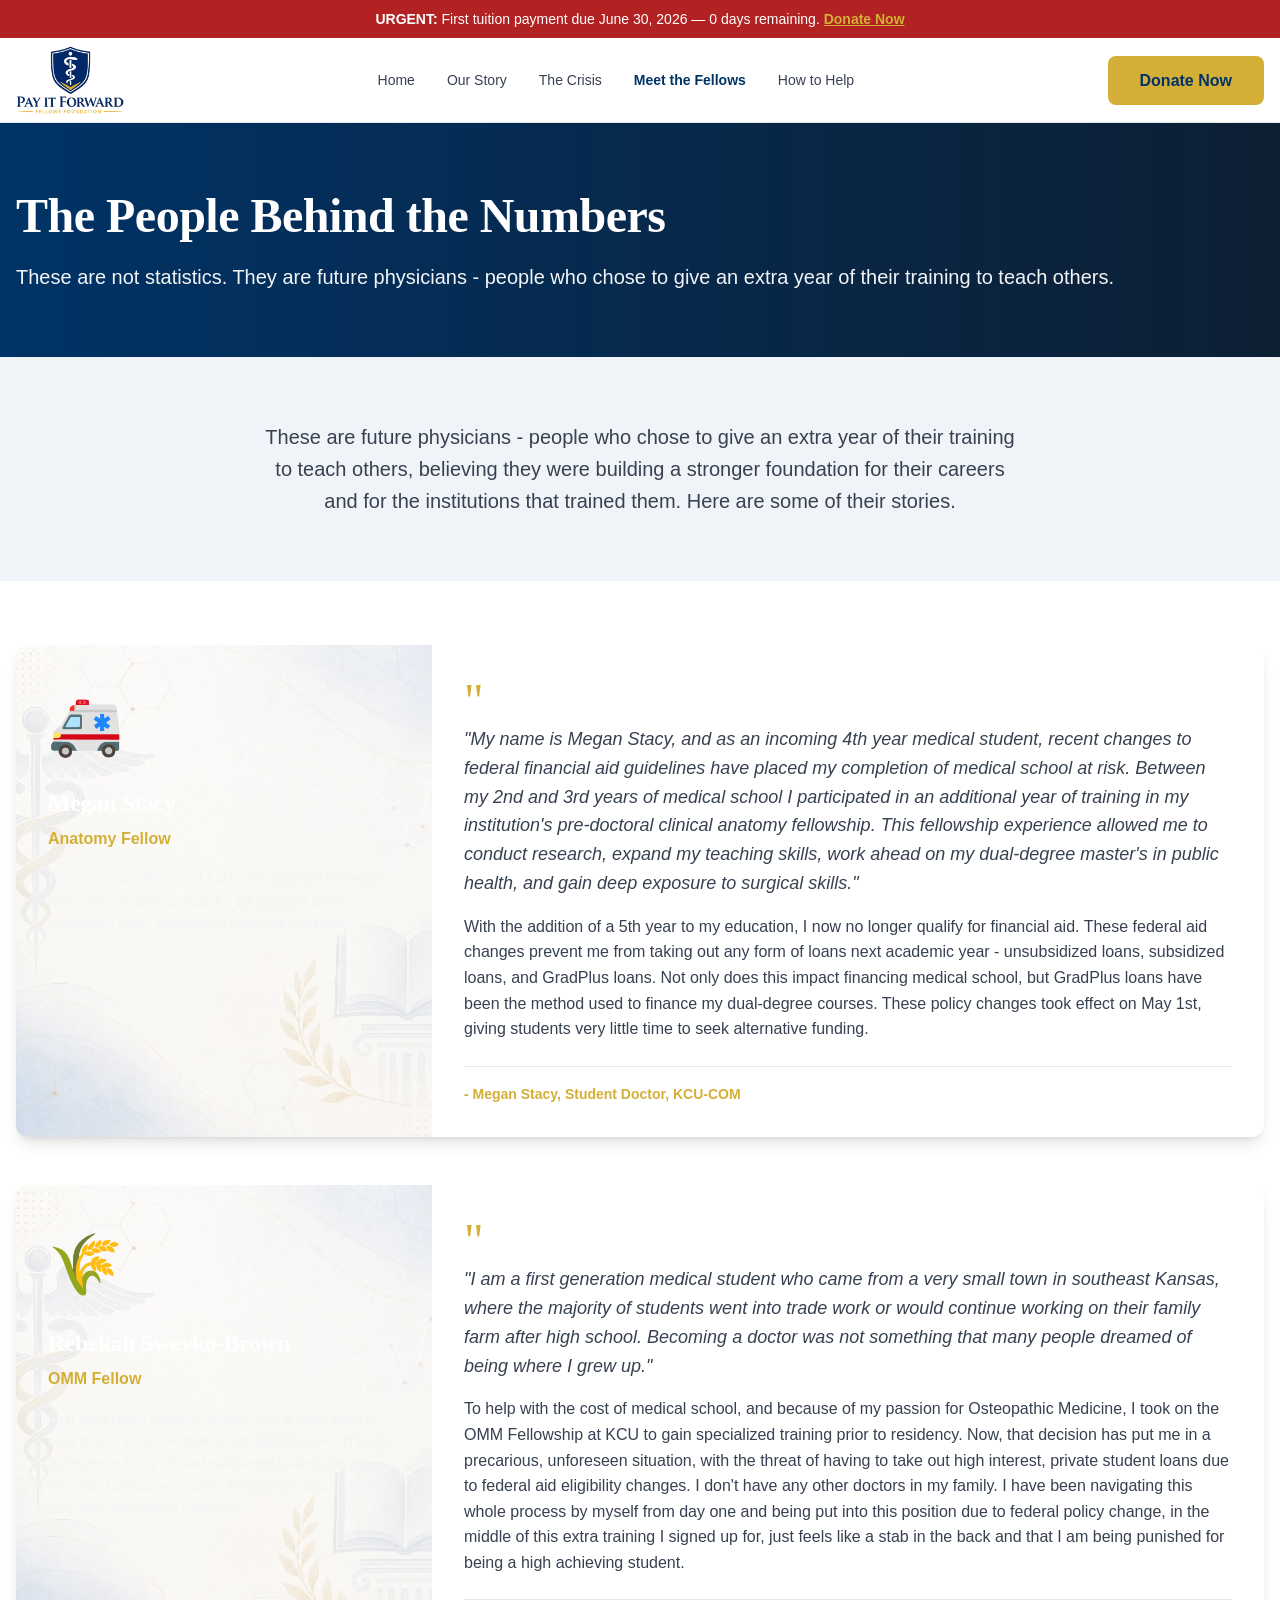
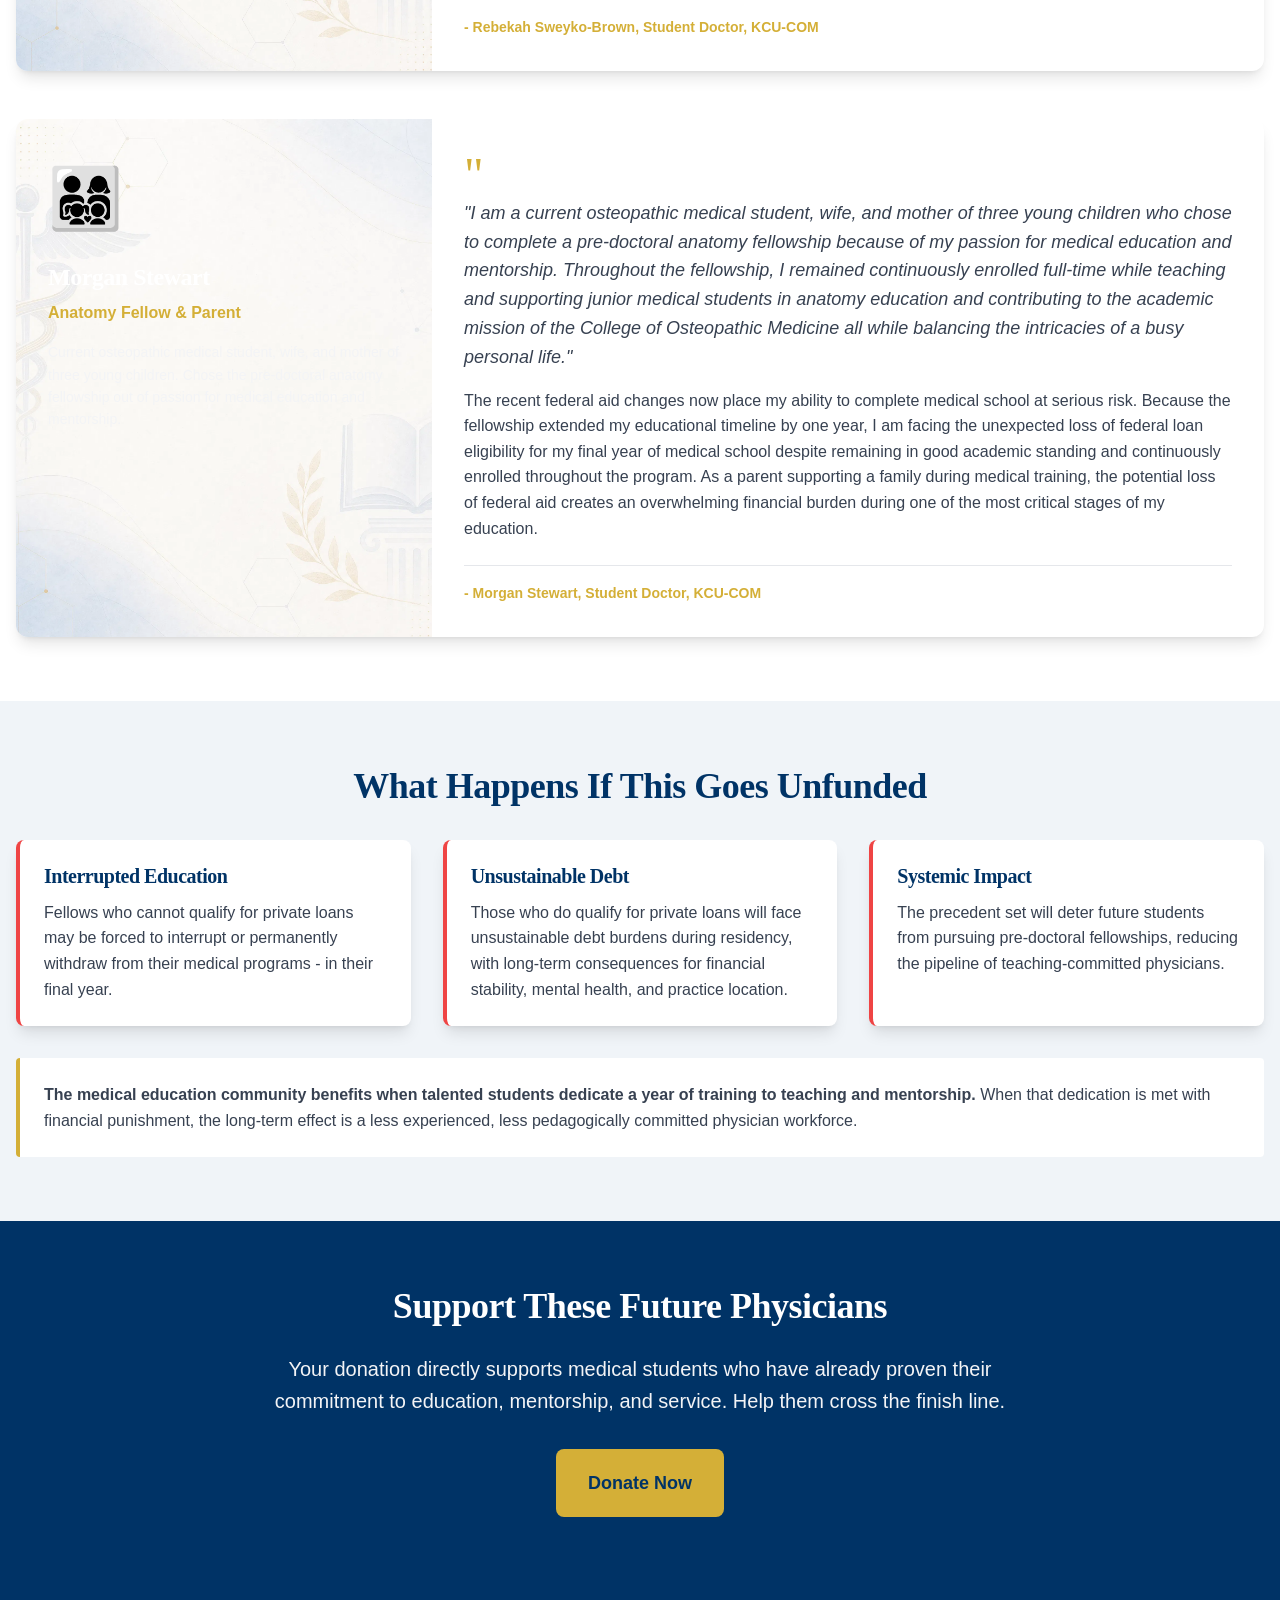
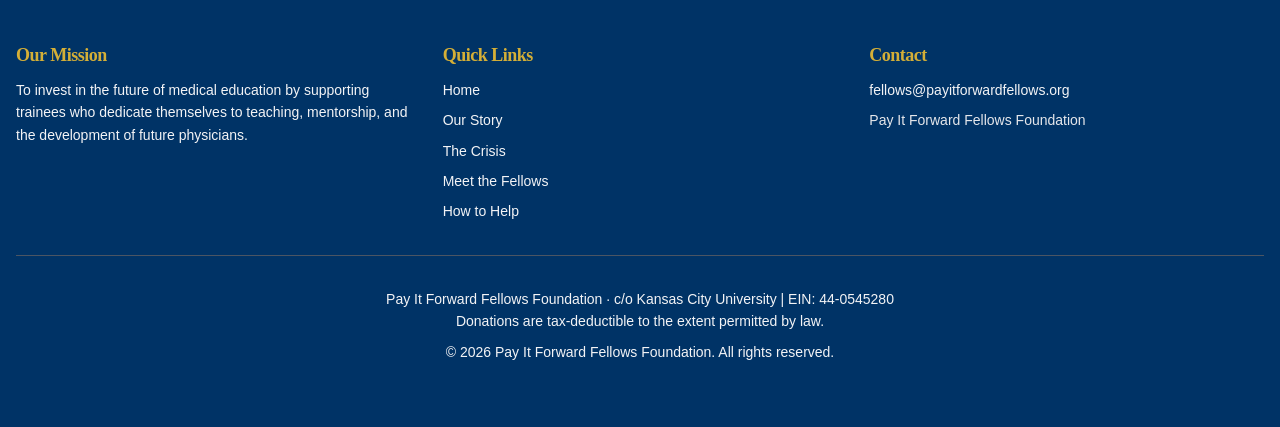
==== commit 914e0e0f: "Add The Crisis + How to Help pages, urgency banner, cropped logo - Crop logo PNG whitespace (1024x10" ====
--- a/meet-fellows.html
+++ b/meet-fellows.html
@@ -9,6 +9,10 @@
 </head>
 <body>
 
+  <div class="urgent-banner">
+    <p><strong>URGENT:</strong> First tuition payment due June 30, 2026 — <span data-countdown>…</span> remaining. <a href="how-to-help.html#donate">Donate Now</a></p>
+  </div>
+
   <!-- ===== Header ===== -->
   <header class="site-header">
     <div class="container">
@@ -19,11 +23,13 @@
       <nav class="main-nav" aria-label="Main">
         <a href="index.html">Home</a>
         <a href="our-story.html">Our Story</a>
+        <a href="the-crisis.html">The Crisis</a>
         <a href="meet-fellows.html" aria-current="page">Meet the Fellows</a>
+        <a href="how-to-help.html">How to Help</a>
       </nav>
 
       <div class="header-cta">
-        <a href="mailto:fellows@payitforwardfellows.org" class="btn btn-gold">Donate Now</a>
+        <a href="how-to-help.html#donate" class="btn btn-gold">Donate Now</a>
       </div>
 
       <button class="menu-toggle" aria-label="Toggle menu" aria-expanded="false" data-menu-toggle>☰</button>
@@ -33,8 +39,10 @@
       <nav class="container" aria-label="Mobile">
         <a href="index.html">Home</a>
         <a href="our-story.html">Our Story</a>
+        <a href="the-crisis.html">The Crisis</a>
         <a href="meet-fellows.html" aria-current="page">Meet the Fellows</a>
-        <a href="mailto:fellows@payitforwardfellows.org" class="btn btn-gold">Donate Now</a>
+        <a href="how-to-help.html">How to Help</a>
+        <a href="how-to-help.html#donate" class="btn btn-gold">Donate Now</a>
       </nav>
     </div>
   </header>
@@ -158,7 +166,7 @@
           Your donation directly supports medical students who have already proven their commitment to
           education, mentorship, and service. Help them cross the finish line.
         </p>
-        <a href="mailto:fellows@payitforwardfellows.org" class="btn btn-gold btn-lg">Donate Now</a>
+        <a href="how-to-help.html#donate" class="btn btn-gold btn-lg">Donate Now</a>
       </div>
     </section>
   </main>
@@ -176,7 +184,9 @@
           <ul>
             <li><a href="index.html">Home</a></li>
             <li><a href="our-story.html">Our Story</a></li>
+            <li><a href="the-crisis.html">The Crisis</a></li>
             <li><a href="meet-fellows.html">Meet the Fellows</a></li>
+            <li><a href="how-to-help.html">How to Help</a></li>
           </ul>
         </div>
         <div>
--- a/styles.css
+++ b/styles.css
@@ -115,6 +115,20 @@
 
 .btn-lg { padding: 1.25rem 2rem; font-size: 1.125rem; }
 
+/* ---------- Urgency banner ---------- */
+.urgent-banner {
+  background: var(--red-dark, #b22222);
+  color: #fff;
+  text-align: center;
+  font-size: 0.875rem;
+  padding: 0.5rem 1rem;
+}
+.urgent-banner a {
+  color: var(--gold);
+  font-weight: 700;
+  text-decoration: underline;
+}
+
 /* ---------- Header ---------- */
 .site-header {
   position: sticky;
@@ -146,10 +160,10 @@
   text-transform: uppercase;
   letter-spacing: 0.18em;
 }
-.logo-img { height: 3rem; width: auto; } /* compact header */
+.logo-img { height: 3.5rem; width: auto; } /* PNG is tight-cropped; compact header */
 @media (min-width: 768px) {
   .logo .logo-main { font-size: 1.75rem; }
-  .logo-img { height: 3.5rem; }
+  .logo-img { height: 4.25rem; }
 }
 
 .main-nav { display: none; align-items: center; gap: 2rem; }
@@ -214,13 +228,14 @@
 .hero-content { max-width: 48rem; }
 .hero p.lead { margin-bottom: 2rem; }
 
-/* Stats row */
+/* Stats row (4-up per content doc) */
 .stats {
   display: grid;
-  grid-template-columns: repeat(3, 1fr);
+  grid-template-columns: repeat(2, 1fr);
   gap: 1rem;
   margin-bottom: 2rem;
 }
+@media (min-width: 768px) { .stats { grid-template-columns: repeat(4, 1fr); } }
 .stat {
   background: rgb(255 255 255 / 0.8);
   backdrop-filter: blur(4px);
@@ -360,17 +375,15 @@
 .fellow-card { display: grid; grid-template-columns: 1fr; }
 @media (min-width: 768px) { .fellow-card { grid-template-columns: 1fr 2fr; } }
 
-/* Navy gradient blended over the photo — texture visible, white text still readable */
+/* Exact match to the Vite app: light watercolor photo as the panel background,
+   white name, gold title — same as the original MeetFellows.tsx rendering */
 .fellow-profile {
   color: #fff;
   padding: 2rem;
   display: flex;
   flex-direction: column;
   justify-content: space-between;
-  background:
-    linear-gradient(to bottom right, rgb(0 51 102 / 0.82), rgb(13 31 51 / 0.88)),
-    url("assets/testimonial-background.webp") center / cover no-repeat;
-  text-shadow: 0 1px 3px rgb(0 0 0 / 0.35);
+  background: url("assets/testimonial-background.webp") center / cover no-repeat;
 }
 .fellow-icon { font-size: 3.75rem; margin-bottom: 1rem; }
 .fellow-profile h3 { color: #fff; font-size: 1.5rem; margin-bottom: 0.5rem; }
@@ -389,6 +402,51 @@
   color: var(--gold);
 }
 
+/* ---------- Cost table (The Crisis) ---------- */
+.cost-table {
+  width: 100%;
+  border-collapse: collapse;
+  background: #fff;
+  border-radius: 0.5rem;
+  overflow: hidden;
+  box-shadow: 0 4px 6px -1px rgb(0 0 0 / 0.1);
+}
+.cost-table th, .cost-table td {
+  padding: 0.75rem 1rem;
+  text-align: left;
+  border-bottom: 1px solid var(--border);
+}
+.cost-table th { background: var(--navy); color: #fff; font-weight: 600; }
+.cost-table td:last-child, .cost-table th:last-child { text-align: right; }
+.cost-table tr.total td {
+  font-weight: 700;
+  color: var(--navy);
+  background: rgb(212 175 55 / 0.12);
+  border-top: 2px solid var(--gold);
+}
+
+/* ---------- Donation tiers (How to Help) ---------- */
+.tier-grid {
+  display: grid;
+  grid-template-columns: repeat(2, 1fr);
+  gap: 1rem;
+}
+@media (min-width: 768px) { .tier-grid { grid-template-columns: repeat(3, 1fr); } }
+.tier-card {
+  background: #fff;
+  border: 1px solid rgb(212 175 55 / 0.4);
+  border-radius: 0.5rem;
+  padding: 1.5rem;
+  text-align: center;
+  transition: box-shadow 300ms var(--ease-out), border-color 300ms var(--ease-out);
+}
+.tier-card:hover {
+  border-color: var(--gold);
+  box-shadow: 0 10px 15px -3px rgb(0 0 0 / 0.1);
+}
+.tier-amount { font-size: 1.875rem; font-weight: 700; color: var(--gold); font-family: 'Georgia', serif; }
+.tier-desc { font-size: 0.875rem; color: var(--text-muted); margin-top: 0.5rem; }
+
 /* ---------- Footer ---------- */
 .site-footer { background: var(--navy); color: #fff; padding-block: 3rem; }
 @media (min-width: 768px) { .site-footer { padding-block: 4rem; } }
